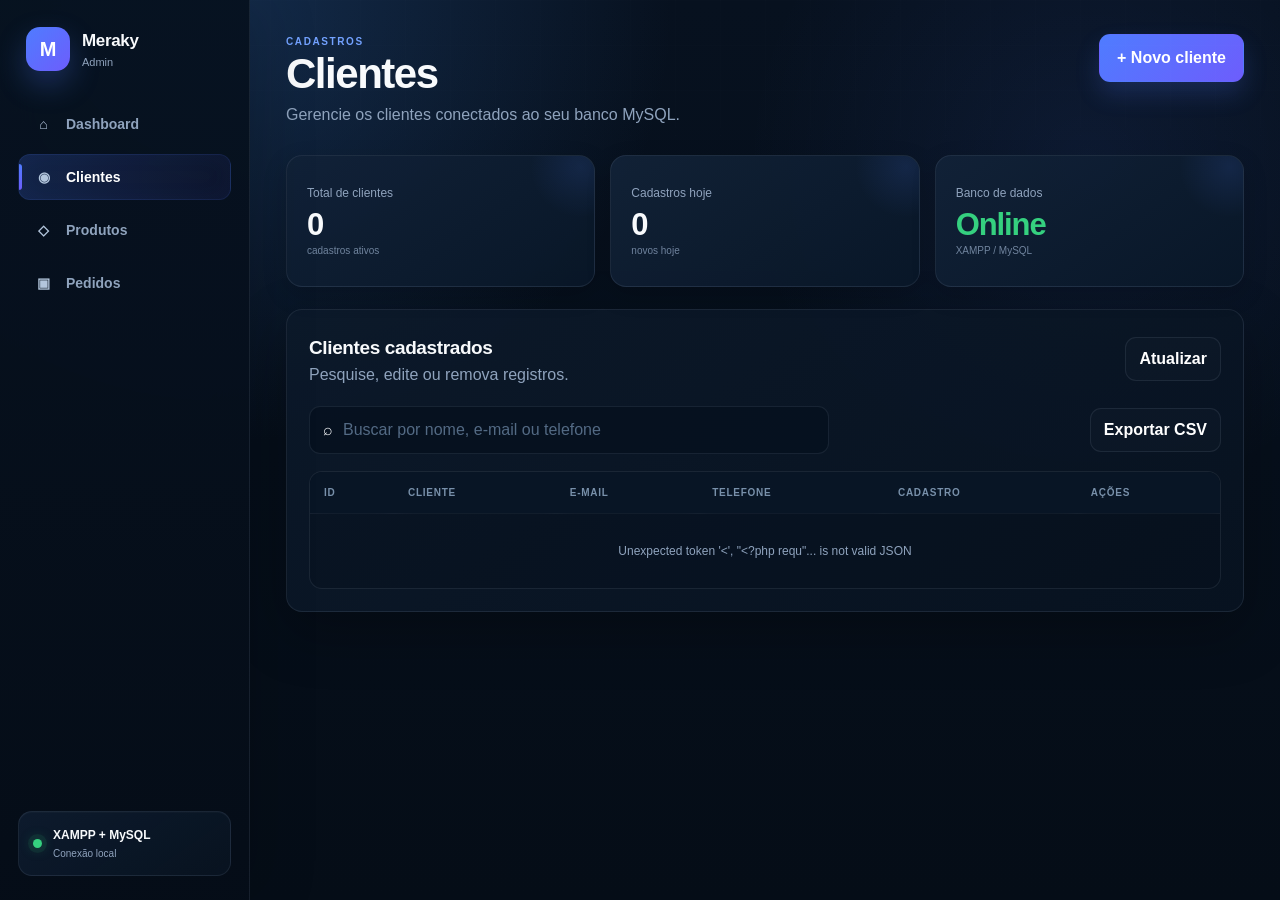
==== clientes.html @ b6b2882a "first commit" ====
<!DOCTYPE html>
<html lang="pt-BR">

<head>
    <meta charset="UTF-8">
    <meta name="viewport" content="width=device-width,initial-scale=1.0">
    <title>Clientes | Meraky Admin</title>
    <link rel="stylesheet" href="style.css">
</head>

<body>
    <div class="app">
        <aside class="sidebar" id="sidebar"><a class="brand" href="index.html"><span
                    class="brand-mark">M</span><span><b>Meraky</b><small>Admin</small></span></a>
            <nav class="nav"><a class="nav-link " href="index.html"><span>⌂</span>Dashboard</a><a
                    class="nav-link active" href="clientes.html"><span>◉</span>Clientes</a><a class="nav-link "
                    href="produtos.html"><span>◇</span>Produtos</a><a class="nav-link "
                    href="pedidos.html"><span>▣</span>Pedidos</a></nav>
            <div class="db-card"><span class="pulse"></span>
                <div><b>XAMPP + MySQL</b><small>Conexão local</small></div>
            </div>
        </aside>
        <main class="main">
            <header class="topbar">
                <div><button class="menu-btn" id="menuBtn">☰</button>
                    <p class="eyebrow">Cadastros</p>
                    <h1>Clientes</h1>
                    <p class="muted">Gerencie os clientes conectados ao seu banco MySQL.</p>
                </div><button class="primary-btn" id="abrirModal">+ Novo cliente</button>
            </header>
            <section class="stats-grid three">
                <article class="stat"><span>Total de clientes</span><strong
                        id="totalClientes">0</strong><small>cadastros ativos</small></article>
                <article class="stat"><span>Cadastros hoje</span><strong id="clientesHoje">0</strong><small>novos
                        hoje</small></article>
                <article class="stat success"><span>Banco de dados</span><strong>Online</strong><small>XAMPP /
                        MySQL</small></article>
            </section>
            <section class="panel">
                <div class="panel-head">
                    <div>
                        <h2>Clientes cadastrados</h2>
                        <p class="muted">Pesquise, edite ou remova registros.</p>
                    </div><button class="ghost-btn" id="btnAtualizar">Atualizar</button>
                </div>
                <div class="toolbar"><label class="search"><span>⌕</span><input id="pesquisa"
                            placeholder="Buscar por nome, e-mail ou telefone"></label><button class="ghost-btn"
                        id="exportarClientes">Exportar CSV</button></div>
                <div class="table-wrap">
                    <table>
                        <thead>
                            <tr>
                                <th>ID</th>
                                <th>Cliente</th>
                                <th>E-mail</th>
                                <th>Telefone</th>
                                <th>Cadastro</th>
                                <th>Ações</th>
                            </tr>
                        </thead>
                        <tbody id="listaClientes">
                            <tr>
                                <td colspan="6" class="empty">Carregando...</td>
                            </tr>
                        </tbody>
                    </table>
                </div>
            </section>
        </main>
    </div>
    <div class="modal-overlay" id="modal">
        <section class="modal">
            <header>
                <div>
                    <p class="eyebrow">Cliente</p>
                    <h2 id="tituloModal">Novo cliente</h2>
                </div><button class="icon-btn" id="fecharModal" type="button">×</button>
            </header>
            <form id="formCliente"><input type="hidden" id="clienteId"><label class="field"><span>Nome
                        completo</span><input id="nome" required maxlength="120"
                        placeholder="Ex.: Gustavo Belchior"></label><label class="field"><span>E-mail</span><input
                        id="email" type="email" required maxlength="160" placeholder="nome@email.com"></label><label
                    class="field"><span>Telefone</span><input id="telefone" maxlength="15"
                        placeholder="(11) 99999-9999"></label>
                <p class="form-message" id="mensagem"></p>
                <div class="modal-actions"><button type="button" class="secondary-btn"
                        id="cancelarModal">Cancelar</button><button class="primary-btn"
                        id="btnSalvar">Cadastrar</button></div>
            </form>
        </section>
    </div>
    <div class="toast" id="toast"></div>
    <script src="clientes.js"></script>
</body>

</html>
---- style.css ----
:root {
  --bg: #06101d;
  --bg-soft: #0a1626;

  --surface: rgba(13, 26, 43, 0.88);
  --surface-solid: #0d1a2b;
  --surface-2: #122238;
  --surface-3: #172b46;

  --text: #f8fafc;
  --text-soft: #dbe7f5;
  --muted: #8fa3bd;

  --line: rgba(148, 163, 184, 0.13);
  --line-strong: rgba(148, 163, 184, 0.22);

  --blue: #4f7cff;
  --blue-light: #73a2ff;
  --blue-dark: #2f5fe0;

  --purple: #6d5dfc;

  --green: #35d07f;
  --red: #ff5d73;
  --amber: #f5b942;
  --cyan: #22d3ee;

  --radius-sm: 10px;
  --radius: 16px;
  --radius-lg: 20px;

  --shadow-sm:
    0 8px 24px
    rgba(0, 0, 0, 0.16);

  --shadow:
    0 20px 55px
    rgba(0, 0, 0, 0.26);

  --shadow-lg:
    0 35px 90px
    rgba(0, 0, 0, 0.42);

  --sidebar-width: 250px;

  --transition:
    180ms ease;
}


/* =====================================================
   RESET
===================================================== */

* {
  box-sizing: border-box;
  margin: 0;
  padding: 0;
}

html {
  color-scheme: dark;
  scroll-behavior: smooth;
}

body {
  min-height: 100vh;

  overflow-x: hidden;

  background:
    radial-gradient(
      circle at 18% 0%,
      rgba(34, 74, 126, 0.45),
      transparent 32%
    ),
    radial-gradient(
      circle at 85% 18%,
      rgba(79, 124, 255, 0.09),
      transparent 26%
    ),
    linear-gradient(
      180deg,
      #07111f,
      #050d17
    );

  color: var(--text);

  font-family:
    Inter,
    "Segoe UI",
    Arial,
    sans-serif;

  line-height: 1.5;
}

body::before {
  content: "";

  position: fixed;
  inset: 0;

  pointer-events: none;

  background-image:
    linear-gradient(
      rgba(255, 255, 255, 0.012) 1px,
      transparent 1px
    ),
    linear-gradient(
      90deg,
      rgba(255, 255, 255, 0.012) 1px,
      transparent 1px
    );

  background-size:
    45px 45px;

  mask-image:
    linear-gradient(
      to bottom,
      rgba(0, 0, 0, 0.6),
      transparent 85%
    );
}

button,
input,
select,
textarea {
  font: inherit;
}

button,
a,
select {
  -webkit-tap-highlight-color: transparent;
}

a {
  color: inherit;
}

button {
  border: 0;
}

::selection {
  background:
    rgba(79, 124, 255, 0.35);

  color: white;
}


/* =====================================================
   SCROLLBAR
===================================================== */

::-webkit-scrollbar {
  width: 9px;
  height: 9px;
}

::-webkit-scrollbar-track {
  background: #07111f;
}

::-webkit-scrollbar-thumb {
  background: #233a58;
  border-radius: 20px;
}

::-webkit-scrollbar-thumb:hover {
  background: #315277;
}


/* =====================================================
   APP
===================================================== */

.app {
  min-height: 100vh;

  display: grid;

  grid-template-columns:
    var(--sidebar-width)
    minmax(0, 1fr);
}


/* =====================================================
   SIDEBAR
===================================================== */

.sidebar {
  position: fixed;

  inset:
    0
    auto
    0
    0;

  width:
    var(--sidebar-width);

  padding:
    24px 18px;

  display: flex;
  flex-direction: column;

  z-index: 50;

  border-right:
    1px solid var(--line);

  background:
    linear-gradient(
      180deg,
      rgba(7, 18, 32, 0.97),
      rgba(5, 13, 24, 0.98)
    );

  backdrop-filter:
    blur(18px);

  box-shadow:
    18px 0 50px
    rgba(0, 0, 0, 0.12);
}


/* =====================================================
   BRAND
===================================================== */

.brand {
  display: flex;
  align-items: center;

  gap: 12px;

  padding:
    3px 8px 30px;

  color: var(--text);

  text-decoration: none;
}

.brand-mark {
  width: 44px;
  height: 44px;

  flex: 0 0 auto;

  display: grid;
  place-items: center;

  border-radius: 14px;

  background:
    linear-gradient(
      135deg,
      var(--blue),
      var(--purple)
    );

  box-shadow:
    0 13px 30px
    rgba(79, 124, 255, 0.28);

  color: white;

  font-size: 20px;
  font-weight: 900;
}

.brand > span:last-child {
  min-width: 0;

  display: flex;
  flex-direction: column;
}

.brand b {
  font-size: 17px;
  letter-spacing: -0.02em;
}

.brand small {
  color: var(--muted);

  font-size: 11px;
}


/* =====================================================
   NAV
===================================================== */

.nav {
  display: grid;
  gap: 7px;
}

.nav-link {
  position: relative;

  display: flex;
  align-items: center;

  gap: 12px;

  min-height: 46px;

  padding:
    11px 14px;

  overflow: hidden;

  border:
    1px solid transparent;

  border-radius:
    12px;

  color: var(--muted);

  text-decoration: none;

  font-size: 14px;
  font-weight: 650;

  transition:
    background var(--transition),
    color var(--transition),
    border-color var(--transition),
    transform var(--transition);
}

.nav-link::before {
  content: "";

  position: absolute;

  left: 0;
  top: 9px;
  bottom: 9px;

  width: 3px;

  border-radius:
    0 6px 6px 0;

  background:
    linear-gradient(
      var(--blue),
      var(--purple)
    );

  opacity: 0;

  transition:
    opacity var(--transition);
}

.nav-link:hover {
  color: #fff;

  transform:
    translateX(2px);

  background:
    rgba(79, 124, 255, 0.08);

  border-color:
    rgba(79, 124, 255, 0.08);
}

.nav-link.active {
  color: #fff;

  background:
    linear-gradient(
      90deg,
      rgba(79, 124, 255, 0.19),
      rgba(109, 93, 252, 0.07)
    );

  border-color:
    rgba(79, 124, 255, 0.13);

  box-shadow:
    inset 0 0 25px
    rgba(79, 124, 255, 0.04);
}

.nav-link.active::before {
  opacity: 1;
}

.nav-link span {
  width: 21px;

  display: grid;
  place-items: center;

  color: #b3c6dd;

  text-align: center;
}


/* =====================================================
   SIDEBAR BOTTOM
===================================================== */

.sidebar-spacer {
  flex: 1;
}

.db-card {
  margin-top: auto;

  padding: 14px;

  display: flex;
  align-items: center;

  gap: 11px;

  border:
    1px solid var(--line);

  border-radius: 14px;

  background:
    linear-gradient(
      145deg,
      rgba(18, 34, 56, 0.66),
      rgba(10, 23, 38, 0.58)
    );

  box-shadow:
    inset 0 1px 0
    rgba(255, 255, 255, 0.02);
}

.db-card div {
  display: flex;
  flex-direction: column;

  gap: 2px;
}

.db-card b {
  font-size: 12px;
}

.db-card small {
  color: var(--muted);

  font-size: 10px;
}

.pulse {
  width: 9px;
  height: 9px;

  flex: 0 0 auto;

  border-radius: 50%;

  background: var(--green);

  box-shadow:
    0 0 0 5px
    rgba(53, 208, 127, 0.08),
    0 0 14px
    rgba(53, 208, 127, 0.4);

  animation:
    pulse 2s infinite;
}

@keyframes pulse {
  0%,
  100% {
    box-shadow:
      0 0 0 5px
      rgba(53, 208, 127, 0.08);
  }

  50% {
    box-shadow:
      0 0 0 8px
      rgba(53, 208, 127, 0.02);
  }
}

.sidebar-version {
  margin-top: 13px;

  color: #566b85;

  font-size: 10px;

  text-align: center;
}


/* =====================================================
   MAIN
===================================================== */

.main {
  grid-column: 2;

  width: 100%;
  max-width: 1540px;

  margin: 0 auto;

  padding:
    34px 36px 42px;
}


/* =====================================================
   TOPBAR
===================================================== */

.topbar {
  display: flex;

  justify-content:
    space-between;

  align-items:
    flex-start;

  gap: 24px;

  margin-bottom: 28px;
}

.topbar-title {
  display: flex;

  align-items:
    flex-start;

  gap: 14px;
}

.topbar h1 {
  margin:
    3px 0 7px;

  font-size:
    clamp(
      29px,
      4vw,
      42px
    );

  line-height: 1.05;

  letter-spacing:
    -0.035em;
}

.eyebrow {
  color: var(--blue-light);

  font-size: 10px;
  font-weight: 800;

  letter-spacing:
    0.16em;

  text-transform:
    uppercase;
}

.muted {
  color: var(--muted);
}

.topbar-actions {
  display: flex;

  align-items:
    center;

  gap: 10px;
}

.sync-info {
  display: flex;

  align-items:
    center;

  gap: 10px;

  min-height: 44px;

  padding:
    8px 13px;

  border:
    1px solid var(--line);

  border-radius: 12px;

  background:
    rgba(13, 26, 43, 0.65);
}

.sync-info > div {
  display: flex;

  flex-direction:
    column;
}

.sync-info small {
  color: #61758e;

  font-size: 9px;
}

.sync-info strong {
  color: #cdd8e7;

  font-size: 11px;
}

.sync-dot {
  width: 8px;
  height: 8px;

  border-radius: 50%;

  background: var(--green);

  box-shadow:
    0 0 10px
    rgba(53, 208, 127, 0.7);
}


/* =====================================================
   BUTTONS
===================================================== */

.menu-btn {
  display: none;
}

.primary-btn,
.secondary-btn,
.ghost-btn,
.icon-btn,
.danger-btn,
.edit-btn {
  min-height: 40px;

  border:
    1px solid transparent;

  border-radius:
    11px;

  cursor: pointer;

  color: white;

  font-weight: 750;

  text-decoration: none;

  transition:
    transform var(--transition),
    background var(--transition),
    border-color var(--transition),
    box-shadow var(--transition),
    opacity var(--transition);
}

.primary-btn,
.secondary-btn,
.ghost-btn,
.danger-btn,
.edit-btn {
  display: inline-flex;

  align-items: center;

  justify-content: center;
}

.primary-btn {
  padding:
    11px 17px;

  background:
    linear-gradient(
      135deg,
      var(--blue),
      var(--purple)
    );

  box-shadow:
    0 12px 25px
    rgba(79, 124, 255, 0.19);
}

.primary-btn:hover {
  transform:
    translateY(-2px);

  box-shadow:
    0 16px 30px
    rgba(79, 124, 255, 0.27);
}

.secondary-btn {
  padding:
    10px 15px;

  background:
    var(--surface-3);

  border-color:
    var(--line);
}

.ghost-btn {
  padding:
    9px 13px;

  background:
    rgba(255, 255, 255, 0.015);

  border-color:
    var(--line);
}

.ghost-btn:hover,
.secondary-btn:hover {
  transform:
    translateY(-1px);

  border-color:
    rgba(79, 124, 255, 0.35);

  background:
    rgba(79, 124, 255, 0.08);
}

.danger-btn {
  padding:
    7px 11px;

  background:
    rgba(255, 93, 115, 0.11);

  color: #ff8797;

  border-color:
    rgba(255, 93, 115, 0.2);
}

.danger-btn:hover {
  background:
    rgba(255, 93, 115, 0.18);
}

.edit-btn {
  padding:
    7px 11px;

  background:
    rgba(109, 93, 252, 0.12);

  color: #bbb2ff;

  border-color:
    rgba(109, 93, 252, 0.22);
}

.edit-btn:hover {
  background:
    rgba(109, 93, 252, 0.2);
}

.icon-btn {
  width: 38px;
  height: 38px;

  display: grid;
  place-items: center;

  background:
    var(--surface-3);

  border-color:
    var(--line);

  font-size: 20px;
}

button:disabled {
  cursor: not-allowed;

  opacity: 0.55;

  transform: none !important;
}

.full {
  width: 100%;

  margin-top: 18px;
}


/* =====================================================
   DASHBOARD STATS
===================================================== */

.stats-grid {
  display: grid;

  grid-template-columns:
    repeat(
      4,
      minmax(0, 1fr)
    );

  gap: 15px;

  margin-bottom: 22px;
}

.dashboard-stats {
  grid-template-columns:
    repeat(
      3,
      minmax(0, 1fr)
    );
}

.stats-grid.three {
  grid-template-columns:
    repeat(
      3,
      minmax(0, 1fr)
    );
}

.stat {
  position: relative;

  min-height: 132px;

  overflow: hidden;

  padding: 20px;

  display: flex;
  flex-direction: column;

  justify-content: center;

  border:
    1px solid var(--line);

  border-radius:
    var(--radius);

  background:
    linear-gradient(
      145deg,
      rgba(18, 34, 56, 0.94),
      rgba(9, 23, 40, 0.94)
    );

  box-shadow:
    var(--shadow-sm);

  transition:
    transform var(--transition),
    border-color var(--transition),
    box-shadow var(--transition);
}

.stat:hover {
  transform:
    translateY(-3px);

  border-color:
    rgba(79, 124, 255, 0.24);

  box-shadow:
    0 20px 45px
    rgba(0, 0, 0, 0.2);
}

.stat::after {
  content: "";

  position: absolute;

  width: 110px;
  height: 110px;

  right: -42px;
  top: -44px;

  border-radius: 50%;

  background:
    radial-gradient(
      circle,
      rgba(79, 124, 255, 0.12),
      transparent 65%
    );
}

.stat-top {
  display: flex;

  justify-content:
    space-between;

  align-items:
    center;

  gap: 12px;
}

.stat span {
  color: var(--muted);

  font-size: 12px;
}

.stat strong {
  margin:
    7px 0 3px;

  font-size:
    clamp(
      25px,
      3vw,
      31px
    );

  line-height: 1;

  letter-spacing:
    -0.035em;
}

.stat small {
  color: #70849e;

  font-size: 10px;
}

.stat.accent strong {
  color: #8dabff;
}

.stat.success strong {
  color: var(--green);
}

.stat.warning strong {
  color: var(--amber);
}

.stat-icon {
  width: 34px;
  height: 34px;

  flex: 0 0 auto;

  display: grid;
  place-items: center;

  border-radius: 10px;

  color: #81a8ff;

  background:
    rgba(79, 124, 255, 0.1);

  font-size: 11px;
  font-weight: 800;
}


/* =====================================================
   STATUS SUMMARY
===================================================== */

.status-summary {
  display: grid;

  grid-template-columns:
    repeat(
      5,
      minmax(0, 1fr)
    );

  gap: 11px;

  margin-bottom: 22px;
}

.status-card {
  min-height: 76px;

  padding:
    14px 15px;

  display: flex;

  align-items: center;

  gap: 11px;

  border:
    1px solid var(--line);

  border-radius: 13px;

  background:
    rgba(13, 26, 43, 0.66);

  transition:
    transform var(--transition),
    border-color var(--transition);
}

.status-card:hover {
  transform:
    translateY(-2px);

  border-color:
    rgba(79, 124, 255, 0.24);
}

.status-card > div {
  display: flex;

  flex-direction:
    column;

  gap: 2px;
}

.status-card small {
  color: var(--muted);

  font-size: 10px;
}

.status-card strong {
  font-size: 21px;
}

.status-dot {
  width: 10px;
  height: 10px;

  flex: 0 0 auto;

  border-radius: 50%;
}

.status-dot.pendente {
  background: var(--amber);
}

.status-dot.pago {
  background: var(--cyan);
}

.status-dot.enviado {
  background: var(--blue);
}

.status-dot.concluido {
  background: var(--green);
}

.status-dot.cancelado {
  background: var(--red);
}


/* =====================================================
   PANELS
===================================================== */

.grid-2 {
  display: grid;

  grid-template-columns:
    minmax(0, 1.6fr)
    minmax(300px, 0.8fr);

  gap: 20px;
}

.panel {
  min-width: 0;

  padding: 22px;

  border:
    1px solid var(--line);

  border-radius:
    var(--radius);

  background:
    linear-gradient(
      145deg,
      rgba(13, 26, 43, 0.9),
      rgba(8, 19, 33, 0.9)
    );

  box-shadow:
    var(--shadow);
}

.panel-head {
  display: flex;

  justify-content:
    space-between;

  align-items:
    center;

  gap: 18px;

  margin-bottom: 19px;
}

.panel-head h2 {
  margin-top: 2px;

  font-size: 19px;

  letter-spacing:
    -0.02em;
}

.panel-description {
  margin-top: 3px;

  font-size: 11px;
}


/* =====================================================
   TOOLBAR
===================================================== */

.toolbar {
  display: flex;

  align-items: center;

  justify-content:
    space-between;

  gap: 12px;

  margin-bottom: 17px;
}

.toolbar-actions {
  display: flex;

  align-items: center;

  gap: 9px;
}

.search {
  min-width: 280px;
  max-width: 520px;

  flex: 1;

  display: flex;
  align-items: center;

  gap: 10px;

  padding:
    0 13px;

  border:
    1px solid var(--line);

  border-radius:
    11px;

  background:
    rgba(6, 17, 30, 0.8);

  transition:
    border-color var(--transition),
    box-shadow var(--transition);
}

.search input {
  width: 100%;

  padding:
    11px 0;

  border: 0;
  outline: 0;

  background:
    transparent;

  color: var(--text);
}

.search input::placeholder,
.field input::placeholder {
  color: #536a84;
}

.select {
  padding:
    10px 11px;

  outline: none;

  border:
    1px solid var(--line);

  border-radius:
    10px;

  background:
    #0a1726;

  color: var(--text);
}


/* =====================================================
   TABLE
===================================================== */

.table-wrap {
  overflow: auto;

  border:
    1px solid var(--line);

  border-radius: 13px;

  background:
    rgba(5, 14, 25, 0.25);
}

table {
  width: 100%;

  min-width: 780px;

  border-collapse:
    collapse;
}

th,
td {
  padding:
    13px 14px;

  text-align: left;

  border-bottom:
    1px solid var(--line);

  font-size: 12px;
}

th {
  position: sticky;
  top: 0;

  z-index: 2;

  color: #7890aa;

  background:
    rgba(9, 22, 38, 0.96);

  font-size: 10px;
  font-weight: 800;

  text-transform:
    uppercase;

  letter-spacing:
    0.075em;

  backdrop-filter:
    blur(10px);
}

tbody tr {
  transition:
    background var(--transition);
}

tbody tr:hover {
  background:
    rgba(79, 124, 255, 0.035);
}

tbody tr:last-child td {
  border-bottom: 0;
}


/* =====================================================
   CLIENTS
===================================================== */

.client-cell {
  display: flex;

  align-items: center;

  gap: 10px;
}

.avatar {
  width: 35px;
  height: 35px;

  flex: 0 0 auto;

  display: grid;
  place-items: center;

  border-radius: 11px;

  background:
    linear-gradient(
      135deg,
      #2d7cff,
      #785cff
    );

  box-shadow:
    0 8px 18px
    rgba(61, 103, 255, 0.16);

  font-size: 12px;
  font-weight: 800;
}

.actions {
  display: flex;

  gap: 7px;
}


/* =====================================================
   BADGES
===================================================== */

.badge,
.status-badge {
  display: inline-flex;

  align-items: center;

  justify-content: center;

  gap: 5px;

  padding:
    5px 9px;

  border:
    1px solid transparent;

  border-radius:
    999px;

  font-size: 10px;
  font-weight: 800;
}

.badge.ok,
.status-concluido {
  color: #6beca4;

  background:
    rgba(53, 208, 127, 0.1);

  border-color:
    rgba(53, 208, 127, 0.13);
}

.badge.low,
.status-pendente {
  color: #ffd66b;

  background:
    rgba(245, 185, 66, 0.1);

  border-color:
    rgba(245, 185, 66, 0.13);
}

.badge.Pendente {
  color: #ffd66b;
  background: rgba(245, 185, 66, 0.1);
}

.badge.Pago,
.status-pago {
  color: #72ddf0;
  background: rgba(34, 211, 238, 0.1);
}

.badge.Enviado,
.status-enviado {
  color: #88abff;
  background: rgba(79, 124, 255, 0.12);
}

.badge.Concluído {
  color: #65e49a;
  background: rgba(53, 208, 127, 0.1);
}

.badge.Cancelado,
.status-cancelado {
  color: #ff8797;
  background: rgba(255, 93, 115, 0.1);
}


/* =====================================================
   EMPTY STATE
===================================================== */

.empty {
  padding:
    28px !important;

  color: var(--muted);

  text-align: center;
}

/* =====================================================
   ACTIVITY
===================================================== */

.activity {
  display: grid;

  gap: 8px;
}

.activity-row,
.activity-item {
  display: grid;

  grid-template-columns:
    auto minmax(0, 1fr) auto;

  align-items: center;

  gap: 12px;

  padding:
    12px;

  color: inherit;

  text-decoration: none;

  border:
    1px solid var(--line);

  border-radius:
    12px;

  background:
    rgba(255, 255, 255, 0.013);

  transition:
    transform var(--transition),
    border-color var(--transition),
    background var(--transition);
}

.activity-row:hover,
.activity-item:hover {
  transform:
    translateX(2px);

  border-color:
    rgba(79, 124, 255, 0.18);

  background:
    rgba(79, 124, 255, 0.035);
}

.activity-id {
  width: 41px;
  height: 41px;

  display: grid;
  place-items: center;

  border-radius:
    11px;

  color: #8eb0ff;

  background:
    rgba(79, 124, 255, 0.1);

  font-size: 11px;
  font-weight: 800;
}

.activity-main {
  min-width: 0;

  display: flex;

  flex-direction:
    column;

  gap: 3px;
}

.activity-main strong {
  overflow: hidden;

  text-overflow:
    ellipsis;

  white-space:
    nowrap;
}

.activity-main small,
.activity-row small {
  color: var(--muted);

  font-size: 10px;
}

.activity-side,
.activity-value {
  display: flex;

  flex-direction:
    column;

  align-items:
    flex-end;

  gap: 5px;

  text-align: right;
}


/* =====================================================
   STOCK
===================================================== */

.stock-highlight {
  padding:
    6px 2px;
}

.stock-highlight > span {
  color: var(--muted);

  font-size: 12px;
}

.stock-highlight > strong {
  display: block;

  margin:
    9px 0;

  font-size:
    clamp(
      40px,
      5vw,
      55px
    );

  letter-spacing:
    -0.04em;
}

.stock-highlight p {
  color: var(--muted);

  font-size: 12px;
}

.stock-list {
  display: grid;

  gap: 8px;

  margin:
    16px 0;
}

.stock-row {
  display: flex;

  align-items: center;

  justify-content:
    space-between;

  gap: 12px;

  padding:
    10px 11px;

  border:
    1px solid
    rgba(148, 163, 184, 0.07);

  border-radius:
    10px;

  background:
    rgba(6, 17, 30, 0.45);
}

.stock-row > div {
  display: flex;

  flex-direction:
    column;

  gap: 2px;
}

.stock-row small {
  color: var(--muted);

  font-size: 10px;
}

.stock-quantity {
  color: var(--amber);

  font-size: 11px;
  font-weight: 800;
}

.stock-quantity.danger {
  color: var(--red);
}

.stock-ok {
  display: flex;

  align-items: center;

  gap: 11px;

  margin:
    15px 0;

  padding:
    12px;

  border:
    1px solid
    rgba(53, 208, 127, 0.12);

  border-radius:
    11px;

  background:
    rgba(53, 208, 127, 0.06);
}

.stock-ok > span {
  width: 32px;
  height: 32px;

  display: grid;
  place-items: center;

  border-radius:
    50%;

  background:
    rgba(53, 208, 127, 0.12);

  color: var(--green);
}

.stock-ok > div {
  display: flex;

  flex-direction:
    column;
}

.stock-ok small {
  color: var(--muted);

  font-size: 10px;
}


/* =====================================================
   QUICK ACTIONS
===================================================== */

.quick-panel {
  margin-top: 20px;
}

.quick-actions {
  display: grid;

  grid-template-columns:
    repeat(
      3,
      minmax(0, 1fr)
    );

  gap: 13px;
}

.quick-action {
  display: flex;

  align-items: center;

  gap: 13px;

  padding:
    16px;

  color: inherit;

  text-decoration: none;

  border:
    1px solid var(--line);

  border-radius:
    13px;

  background:
    rgba(8, 19, 33, 0.5);

  transition:
    transform var(--transition),
    border-color var(--transition),
    background var(--transition);
}

.quick-action:hover {
  transform:
    translateY(-2px);

  border-color:
    rgba(79, 124, 255, 0.22);

  background:
    rgba(79, 124, 255, 0.04);
}

.quick-icon {
  width: 44px;
  height: 44px;

  flex: 0 0 auto;

  display: grid;
  place-items: center;

  border-radius:
    12px;

  color: #85aaff;

  background:
    linear-gradient(
      135deg,
      rgba(79, 124, 255, 0.14),
      rgba(109, 93, 252, 0.12)
    );
}

.quick-action > div {
  min-width: 0;

  display: flex;

  flex-direction:
    column;

  gap: 2px;
}

.quick-action small {
  color: var(--muted);

  font-size: 10px;
}


/* =====================================================
   FORMS
===================================================== */

.field {
  display: grid;

  gap: 7px;

  margin-bottom:
    14px;
}

.field span {
  color: #bdcada;

  font-size: 11px;
  font-weight: 700;
}

.field input,
.field select {
  width: 100%;

  padding:
    11px 12px;

  outline: none;

  border:
    1px solid var(--line);

  border-radius:
    10px;

  background:
    #081522;

  color: white;

  transition:
    border-color var(--transition),
    box-shadow var(--transition);
}

.field input:focus,
.field select:focus,
.search:focus-within {
  border-color:
    rgba(79, 124, 255, 0.65);

  box-shadow:
    0 0 0 3px
    rgba(79, 124, 255, 0.08);
}

.form-grid {
  display: grid;

  grid-template-columns:
    repeat(
      2,
      minmax(0, 1fr)
    );

  gap: 12px;
}

.form-message {
  min-height: 20px;

  color: #ff8797;

  font-size: 11px;
}


/* =====================================================
   MODAL
===================================================== */

.modal-overlay {
  position: fixed;

  inset: 0;

  z-index: 100;

  display: none;

  align-items: center;

  justify-content: center;

  padding: 18px;

  background:
    rgba(1, 7, 14, 0.78);

  backdrop-filter:
    blur(10px);
}

.modal-overlay.active {
  display: flex;

  animation:
    fadeIn
    160ms ease;
}

@keyframes fadeIn {
  from {
    opacity: 0;
  }

  to {
    opacity: 1;
  }
}

.modal {
  width:
    min(
      520px,
      100%
    );

  max-height:
    90vh;

  overflow: auto;

  padding: 23px;

  border:
    1px solid var(--line-strong);

  border-radius:
    var(--radius-lg);

  background:
    linear-gradient(
      145deg,
      #0d1a2b,
      #091523
    );

  box-shadow:
    var(--shadow-lg);

  animation:
    modalIn
    200ms ease;
}

@keyframes modalIn {
  from {
    opacity: 0;

    transform:
      translateY(12px)
      scale(0.98);
  }

  to {
    opacity: 1;

    transform:
      none;
  }
}

.modal.wide {
  width:
    min(
      780px,
      100%
    );
}

.modal header {
  display: flex;

  justify-content:
    space-between;

  align-items:
    flex-start;

  gap: 15px;

  margin-bottom: 21px;
}

.modal-actions {
  display: flex;

  justify-content:
    flex-end;

  gap: 9px;

  margin-top:
    17px;
}


/* =====================================================
   TOAST
===================================================== */

.toast {
  position: fixed;

  right: 22px;
  bottom: 22px;

  z-index: 200;

  max-width:
    min(
      360px,
      calc(
        100vw - 30px
      )
    );

  padding:
    12px 15px;

  pointer-events: none;

  opacity: 0;

  transform:
    translateY(14px);

  border:
    1px solid var(--line);

  border-radius:
    11px;

  background:
    rgba(18, 34, 56, 0.96);

  box-shadow:
    var(--shadow);

  font-size: 12px;

  transition:
    opacity var(--transition),
    transform var(--transition);
}

.toast.show {
  opacity: 1;

  transform: none;
}


/* =====================================================
   ORDER ITEMS
===================================================== */

.items-head {
  display: flex;

  align-items: center;

  justify-content:
    space-between;

  gap: 12px;

  margin:
    18px 0 12px;
}

.order-items {
  display: grid;

  gap: 9px;
}

.order-item {
  display: grid;

  grid-template-columns:
    minmax(0, 1fr)
    105px
    38px;

  align-items: center;

  gap: 9px;

  padding:
    10px;

  border:
    1px solid var(--line);

  border-radius:
    11px;

  background:
    #081522;
}

.order-item select,
.order-item input {
  min-width: 0;

  padding:
    9px;

  border:
    1px solid var(--line);

  border-radius:
    9px;

  background:
    #0c1b2c;

  color: white;
}

.remove-item {
  width: 36px;
  height: 36px;

  cursor: pointer;

  border: 0;

  border-radius:
    9px;

  background:
    rgba(255, 93, 115, 0.1);

  color: #ff8797;

  transition:
    background var(--transition);
}

.remove-item:hover {
  background:
    rgba(255, 93, 115, 0.18);
}

.order-total {
  display: flex;

  justify-content:
    space-between;

  align-items: center;

  gap: 15px;

  margin-top: 15px;

  padding: 15px;

  border:
    1px solid
    rgba(79, 124, 255, 0.14);

  border-radius:
    12px;

  background:
    rgba(79, 124, 255, 0.065);
}

.order-total strong {
  font-size: 21px;
}

.details {
  max-width: 260px;

  color: var(--muted);

  font-size: 10px;

  white-space: normal;
}

.status-select {
  padding:
    7px 9px;

  outline: none;

  border:
    1px solid var(--line);

  border-radius:
    9px;

  background:
    #0a1726;

  color: white;
}


/* =====================================================
   FOOTER
===================================================== */

.dashboard-footer {
  display: flex;

  justify-content:
    space-between;

  gap: 20px;

  margin-top: 23px;

  padding:
    17px 3px;

  border-top:
    1px solid
    rgba(148, 163, 184, 0.07);

  color: #536880;

  font-size: 10px;
}


/* =====================================================
   ACCESSIBILITY
===================================================== */

button:focus-visible,
a:focus-visible,
input:focus-visible,
select:focus-visible {
  outline:
    2px solid
    #78a4ff;

  outline-offset:
    2px;
}


/* =====================================================
   RESPONSIVE - 1200
===================================================== */

@media (
  max-width: 1200px
) {
  .dashboard-stats {
    grid-template-columns:
      repeat(
        2,
        minmax(0, 1fr)
      );
  }

  .status-summary {
    grid-template-columns:
      repeat(
        3,
        minmax(0, 1fr)
      );
  }
}


/* =====================================================
   RESPONSIVE - 1050
===================================================== */

@media (
  max-width: 1050px
) {
  .stats-grid {
    grid-template-columns:
      repeat(
        2,
        minmax(0, 1fr)
      );
  }

  .stats-grid.three {
    grid-template-columns:
      repeat(
        3,
        minmax(0, 1fr)
      );
  }

  .grid-2 {
    grid-template-columns:
      1fr;
  }

  .quick-actions {
    grid-template-columns:
      repeat(
        2,
        minmax(0, 1fr)
      );
  }
}


/* =====================================================
   RESPONSIVE - 780
===================================================== */

@media (
  max-width: 780px
) {
  .app {
    display: block;
  }

  .sidebar {
    transform:
      translateX(-100%);

    transition:
      transform
      220ms ease;
  }

  .sidebar.open {
    transform: none;

    box-shadow:
      22px 0 70px
      rgba(0, 0, 0, 0.42);
  }

  .main {
    grid-column: auto;

    padding:
      21px 15px 34px;
  }

  .menu-btn {
    width: 39px;
    height: 39px;

    flex: 0 0 auto;

    display: grid;
    place-items: center;

    border:
      1px solid var(--line);

    border-radius:
      10px;

    background:
      var(--surface-2);

    color: white;

    cursor: pointer;
  }

  .topbar {
    flex-direction:
      column;

    align-items:
      stretch;

    gap: 17px;
  }

  .topbar-actions {
    width: 100%;

    display: grid;

    grid-template-columns:
      1fr 1fr;

    gap: 9px;
  }

  .sync-info {
    grid-column:
      1 / -1;
  }

  .topbar-actions > * {
    width: 100%;
  }

  .dashboard-stats,
  .stats-grid {
    grid-template-columns:
      1fr 1fr;
  }

  .stats-grid.three {
    grid-template-columns:
      1fr;
  }

  .status-summary {
    grid-template-columns:
      1fr 1fr;
  }

  .toolbar {
    align-items:
      stretch;

    flex-direction:
      column;
  }

  .toolbar-actions {
    width: 100%;

    display: grid;

    grid-template-columns:
      1fr 1fr;
  }

  .toolbar-actions > * {
    width: 100%;
  }

  .search {
    min-width: 0;
    max-width: none;
  }

  .form-grid {
    grid-template-columns:
      1fr;
  }

  .quick-actions {
    grid-template-columns:
      1fr;
  }

  .order-item {
    grid-template-columns:
      minmax(0, 1fr)
      86px
      38px;
  }
}


/* =====================================================
   RESPONSIVE - 560
===================================================== */

@media (
  max-width: 560px
) {
  .main {
    padding:
      18px 12px 28px;
  }

  .topbar h1 {
    font-size: 30px;
  }

  .topbar-actions {
    grid-template-columns:
      1fr;
  }

  .sync-info {
    grid-column:
      auto;
  }

  .dashboard-stats,
  .stats-grid,
  .status-summary {
    grid-template-columns:
      1fr;
  }

  .stat {
    min-height: 115px;
  }

  .panel {
    padding: 15px;
  }

  .panel-head {
    align-items:
      flex-start;

    flex-direction:
      column;
  }

  .panel-head .ghost-btn {
    width: 100%;
  }

  .toolbar-actions {
    grid-template-columns:
      1fr;
  }

  .activity-item,
  .activity-row {
    grid-template-columns:
      auto minmax(0, 1fr);
  }

  .activity-side,
  .activity-value {
    grid-column: 2;

    align-items:
      flex-start;

    text-align: left;
  }

  .modal {
    padding: 18px;
  }

  .modal-actions {
    flex-direction:
      column-reverse;
  }

  .modal-actions > * {
    width: 100%;
  }

  .items-head {
    align-items:
      stretch;

    flex-direction:
      column;
  }

  .items-head button {
    width: 100%;
  }

  .order-item {
    grid-template-columns:
      1fr;
  }

  .order-item .remove-item {
    width: 100%;
  }

  .order-total {
    align-items:
      flex-start;

    flex-direction:
      column;
  }

  .dashboard-footer {
    flex-direction:
      column;

    gap: 6px;
  }

  .toast {
    right: 15px;
    left: 15px;
    bottom: 15px;

    max-width: none;
  }
}
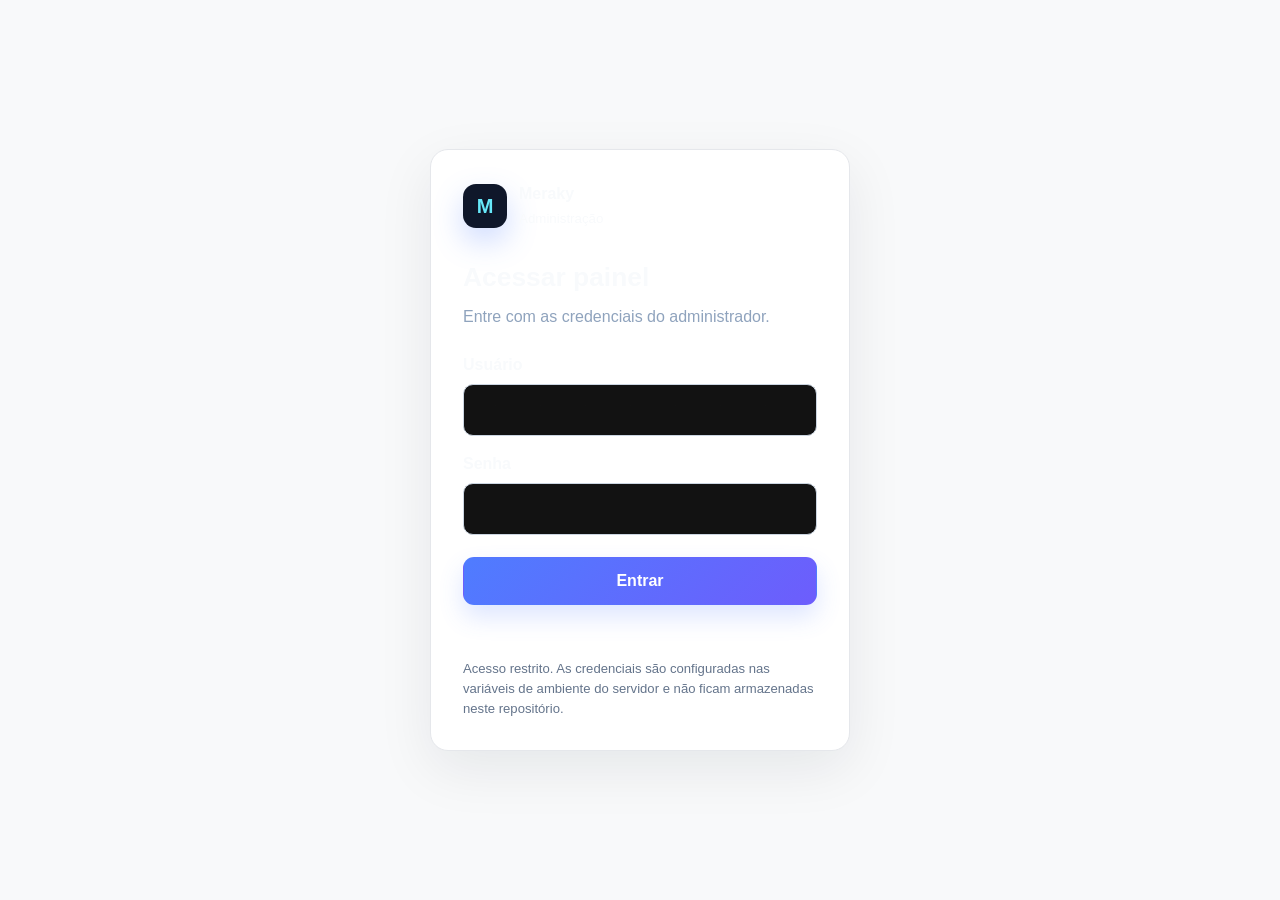
==== commit 56c4df03: "Add admin login, sessions and CSRF protection" ====
--- a/clientes.html
+++ b/clientes.html
@@ -90,7 +90,8 @@
         </section>
     </div>
     <div class="toast" id="toast"></div>
-    <script src="clientes.js"></script>
+    <script src="auth.js"></script>
+  <script src="clientes.js"></script>
 </body>
 
 </html>
